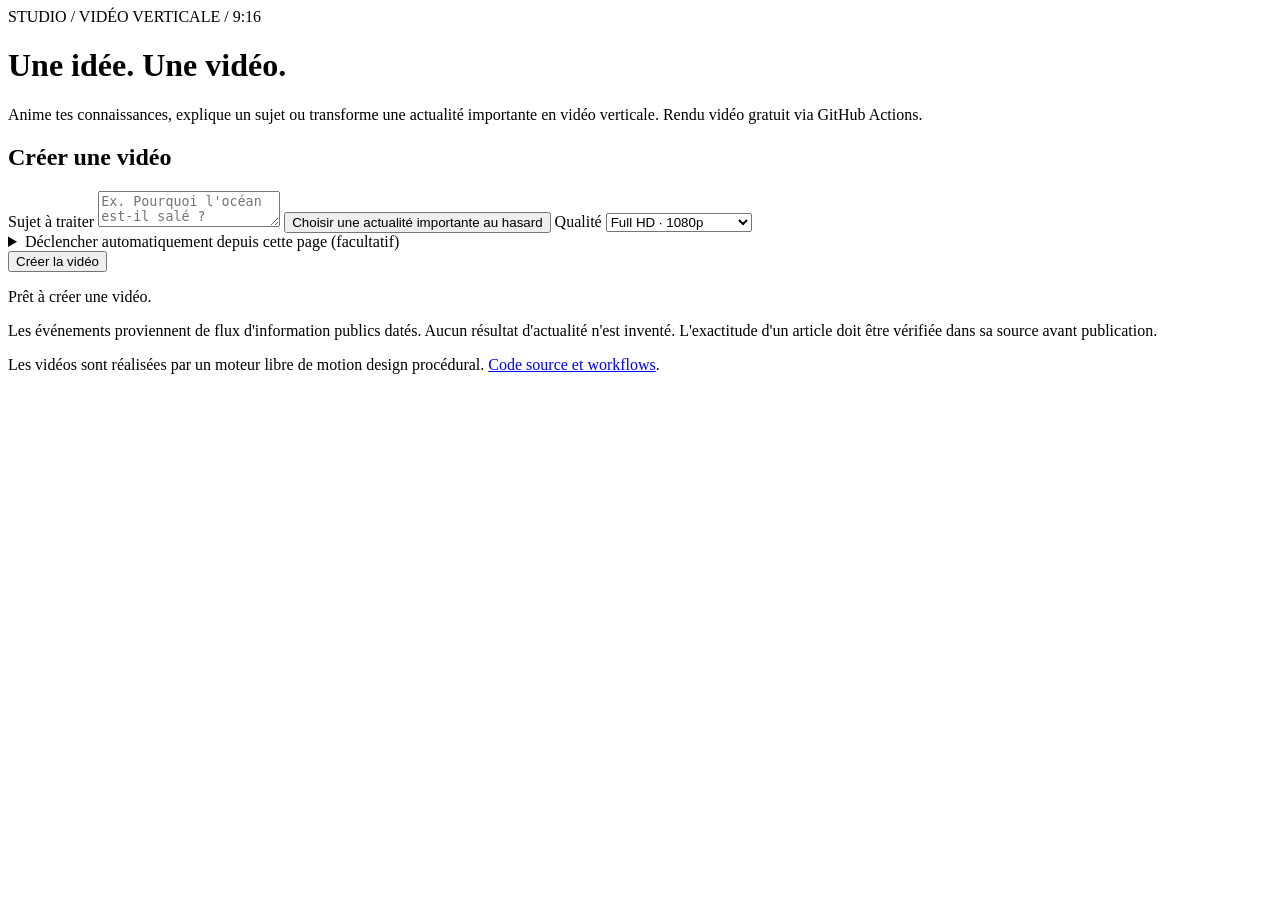
==== hf_space/index.html @ e8279753 "Create Hugging Face static Space hf_space/index.html" ====
<!doctype html>
<html lang="fr">
<head>
<meta charset="utf-8">
<meta name="viewport" content="width=device-width,initial-scale=1,viewport-fit=cover">
<meta name="theme-color" content="#100b1f">
<meta name="description" content="Crée des vidéos scientifiques et d'actualité au format 9:16, avec des sources vérifiables et le rendu GitHub Actions.">
<title>Vertical Science Studio — 9:16</title>
<link rel="stylesheet" href="./style.css">
<script src="./app.js" defer></script>
</head>
<body>
<main>
  <header>
    <div class="eyebrow">STUDIO / VIDÉO VERTICALE / 9:16</div>
    <h1>Une idée. Une vidéo.</h1>
    <p>Anime tes connaissances, explique un sujet ou transforme une actualité importante en vidéo verticale. Rendu vidéo gratuit via GitHub Actions.</p>
  </header>
  <section class="panel" aria-labelledby="create-heading">
    <h2 id="create-heading">Créer une vidéo</h2>
    <label for="topic">Sujet à traiter</label>
    <textarea id="topic" maxlength="500" placeholder="Ex. Pourquoi l'océan est-il salé ?"></textarea>
    <button type="button" id="random" class="secondary">Choisir une actualité importante au hasard</button>
    <div id="article" class="source" hidden></div>
    <label for="quality">Qualité</label>
    <select id="quality">
      <option value="preview">Aperçu rapide · 540p</option>
      <option value="720p">HD · 720p</option>
      <option value="1080p" selected>Full HD · 1080p</option>
    </select>
    <details>
      <summary>Déclencher automatiquement depuis cette page (facultatif)</summary>
      <p>Cette option demande un jeton GitHub à permissions minimales : <strong>Actions : lecture et écriture</strong>, uniquement pour le dépôt <code>Production-vid-o-verticale-</code>. Il n'est pas enregistré ni envoyé au Space.</p>
      <label for="token">Jeton GitHub (gardé uniquement dans cet onglet)</label>
      <input id="token" type="password" autocomplete="off" spellcheck="false" placeholder="github_pat_…">
    </details>
    <button type="button" id="create" class="primary">Créer la vidéo</button>
    <p id="status" role="status" aria-live="polite">Prêt à créer une vidéo.</p>
    <section id="manual" hidden>
      <h3>Lancement sans jeton</h3>
      <p id="manual-help"></p>
      <div class="actions">
        <button type="button" id="copy" class="secondary">Copier la valeur</button>
        <a class="link-button" id="workflow" href="https://github.com/dbrckk/Production-vid-o-verticale-/actions/workflows/render.yml" target="_blank" rel="noopener noreferrer">Ouvrir GitHub Actions</a>
      </div>
      <small>Dans « Run workflow », colle la valeur indiquée, choisis la qualité et lance l'exécution. Le MP4 sera dans les artefacts de l'exécution.</small>
    </section>
    <section id="launched" hidden>
      <h3>Rendu demandé sur GitHub</h3>
      <p>La génération s'exécute dans GitHub Actions. Récupère le MP4 dans les artefacts de l'exécution.</p>
      <a href="https://github.com/dbrckk/Production-vid-o-verticale-/actions/workflows/render.yml" target="_blank" rel="noopener noreferrer">Voir les rendus et télécharger le MP4</a>
    </section>
  </section>
  <footer>
    <p>Les événements proviennent de flux d'information publics datés. Aucun résultat d'actualité n'est inventé. L'exactitude d'un article doit être vérifiée dans sa source avant publication.</p>
    <p>Les vidéos sont réalisées par un moteur libre de motion design procédural. <a href="https://github.com/dbrckk/Production-vid-o-verticale-" target="_blank" rel="noopener noreferrer">Code source et workflows</a>.</p>
  </footer>
</main>
</body>
</html>
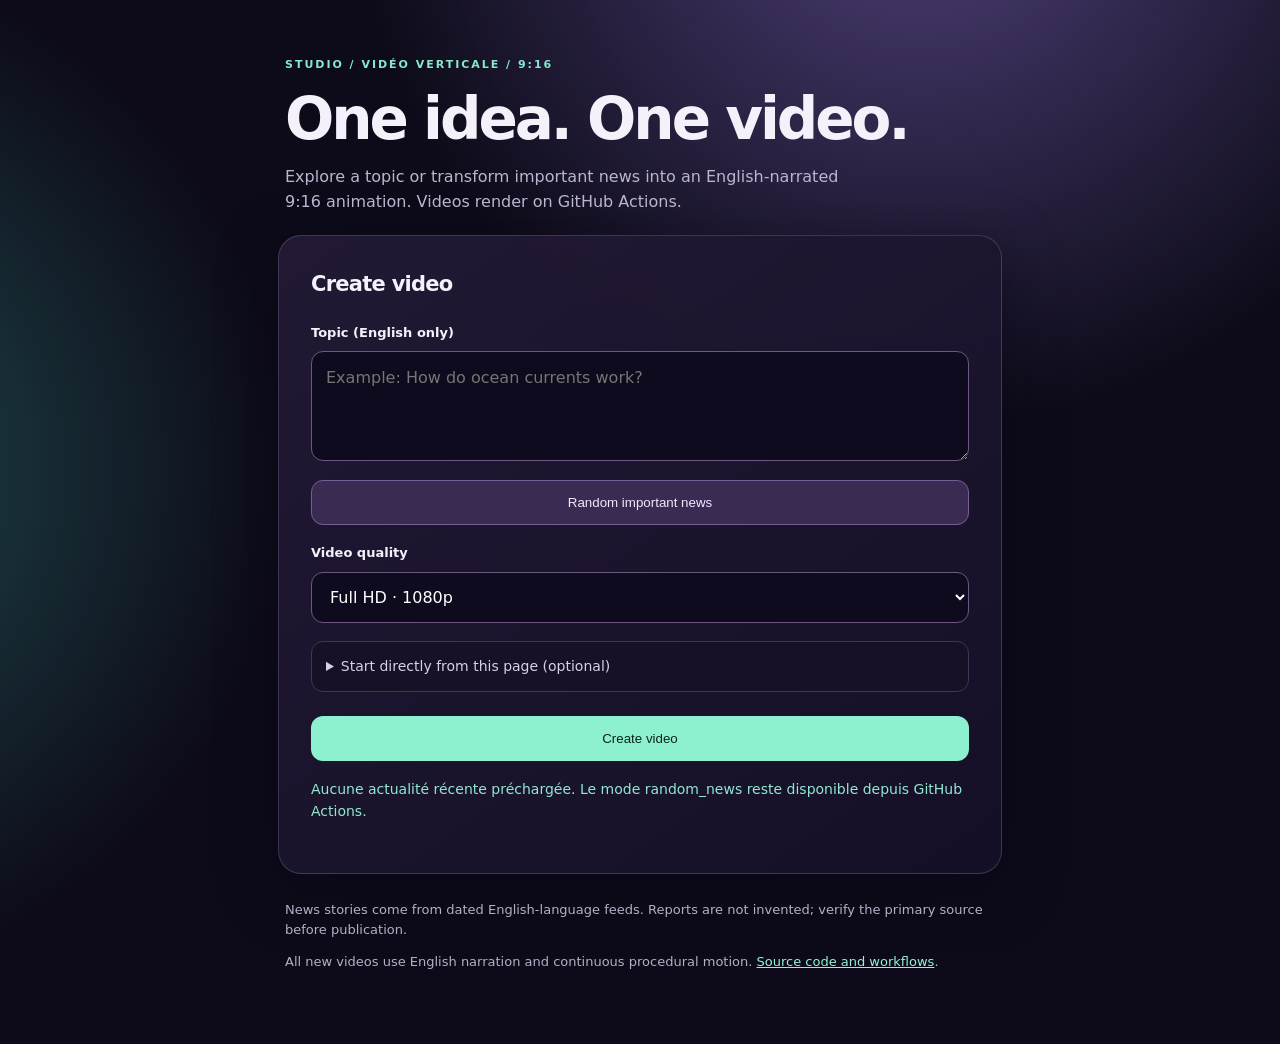
==== commit 231593d2: "Align optional static Hugging Face interface with English-only voice and motion video standard" ====
--- a/hf_space/index.html
+++ b/hf_space/index.html
@@ -1,5 +1,5 @@
 <!doctype html>
-<html lang="fr">
+<html lang="en">
 <head>
 <meta charset="utf-8">
 <meta name="viewport" content="width=device-width,initial-scale=1,viewport-fit=cover">
@@ -13,47 +13,47 @@
 <main>
   <header>
     <div class="eyebrow">STUDIO / VIDÉO VERTICALE / 9:16</div>
-    <h1>Une idée. Une vidéo.</h1>
-    <p>Anime tes connaissances, explique un sujet ou transforme une actualité importante en vidéo verticale. Rendu vidéo gratuit via GitHub Actions.</p>
+    <h1>One idea. One video.</h1>
+    <p>Explore a topic or transform important news into an English-narrated 9:16 animation. Videos render on GitHub Actions.</p>
   </header>
   <section class="panel" aria-labelledby="create-heading">
-    <h2 id="create-heading">Créer une vidéo</h2>
-    <label for="topic">Sujet à traiter</label>
-    <textarea id="topic" maxlength="500" placeholder="Ex. Pourquoi l'océan est-il salé ?"></textarea>
-    <button type="button" id="random" class="secondary">Choisir une actualité importante au hasard</button>
+    <h2 id="create-heading">Create video</h2>
+    <label for="topic">Topic (English only)</label>
+    <textarea id="topic" maxlength="500" placeholder="Example: How do ocean currents work?"></textarea>
+    <button type="button" id="random" class="secondary">Random important news</button>
     <div id="article" class="source" hidden></div>
-    <label for="quality">Qualité</label>
+    <label for="quality">Video quality</label>
     <select id="quality">
-      <option value="preview">Aperçu rapide · 540p</option>
+      <option value="preview">Preview · 540p</option>
       <option value="720p">HD · 720p</option>
       <option value="1080p" selected>Full HD · 1080p</option>
     </select>
     <details>
-      <summary>Déclencher automatiquement depuis cette page (facultatif)</summary>
-      <p>Cette option demande un jeton GitHub à permissions minimales : <strong>Actions : lecture et écriture</strong>, uniquement pour le dépôt <code>Production-vid-o-verticale-</code>. Il n'est pas enregistré ni envoyé au Space.</p>
-      <label for="token">Jeton GitHub (gardé uniquement dans cet onglet)</label>
+      <summary>Start directly from this page (optional)</summary>
+      <p>This requires a limited-scope GitHub access token: <strong>Actions : lecture et écriture</strong>, only for the repository <code>Production-vid-o-verticale-</code>. The token is never stored or sent to this Space.</p>
+      <label for="token">GitHub access token (held only in this tab)</label>
       <input id="token" type="password" autocomplete="off" spellcheck="false" placeholder="github_pat_…">
     </details>
-    <button type="button" id="create" class="primary">Créer la vidéo</button>
-    <p id="status" role="status" aria-live="polite">Prêt à créer une vidéo.</p>
+    <button type="button" id="create" class="primary">Create video</button>
+    <p id="status" role="status" aria-live="polite">Ready to create an English-narrated video.</p>
     <section id="manual" hidden>
-      <h3>Lancement sans jeton</h3>
+      <h3>Launch without a token</h3>
       <p id="manual-help"></p>
       <div class="actions">
-        <button type="button" id="copy" class="secondary">Copier la valeur</button>
-        <a class="link-button" id="workflow" href="https://github.com/dbrckk/Production-vid-o-verticale-/actions/workflows/render.yml" target="_blank" rel="noopener noreferrer">Ouvrir GitHub Actions</a>
+        <button type="button" id="copy" class="secondary">Copy value</button>
+        <a class="link-button" id="workflow" href="https://github.com/dbrckk/Production-vid-o-verticale-/actions/workflows/render.yml" target="_blank" rel="noopener noreferrer">Open GitHub Actions</a>
       </div>
-      <small>Dans « Run workflow », colle la valeur indiquée, choisis la qualité et lance l'exécution. Le MP4 sera dans les artefacts de l'exécution.</small>
+      <small>In Run workflow, paste the specified value, choose quality, and start. Download the MP4 from the run artifacts.</small>
     </section>
     <section id="launched" hidden>
-      <h3>Rendu demandé sur GitHub</h3>
-      <p>La génération s'exécute dans GitHub Actions. Récupère le MP4 dans les artefacts de l'exécution.</p>
-      <a href="https://github.com/dbrckk/Production-vid-o-verticale-/actions/workflows/render.yml" target="_blank" rel="noopener noreferrer">Voir les rendus et télécharger le MP4</a>
+      <h3>Video requested on GitHub</h3>
+      <p>Rendering runs in GitHub Actions. Download your narrated MP4 from the completed run artifacts.</p>
+      <a href="https://github.com/dbrckk/Production-vid-o-verticale-/actions/workflows/render.yml" target="_blank" rel="noopener noreferrer">View runs and download MP4</a>
     </section>
   </section>
   <footer>
-    <p>Les événements proviennent de flux d'information publics datés. Aucun résultat d'actualité n'est inventé. L'exactitude d'un article doit être vérifiée dans sa source avant publication.</p>
-    <p>Les vidéos sont réalisées par un moteur libre de motion design procédural. <a href="https://github.com/dbrckk/Production-vid-o-verticale-" target="_blank" rel="noopener noreferrer">Code source et workflows</a>.</p>
+    <p>News stories come from dated English-language feeds. Reports are not invented; verify the primary source before publication.</p>
+    <p>All new videos use English narration and continuous procedural motion. <a href="https://github.com/dbrckk/Production-vid-o-verticale-" target="_blank" rel="noopener noreferrer">Source code and workflows</a>.</p>
   </footer>
 </main>
 </body>
--- a/hf_space/style.css
+++ b/hf_space/style.css
@@ -0,0 +1,74 @@
+:root {
+  color-scheme: dark;
+  font: 16px/1.55 system-ui, -apple-system, BlinkMacSystemFont, "Segoe UI", sans-serif;
+  background: #0d0b19;
+  color: #f4f1fb;
+}
+* { box-sizing: border-box; }
+html { scroll-behavior: smooth; }
+body {
+  margin: 0; min-height: 100vh;
+  background: radial-gradient(circle at 72% -14%, #51417a 0, transparent 38%),
+              radial-gradient(circle at -18% 45%, #214d50 0, transparent 32%), #0d0b19;
+}
+main { width: min(760px, 100%); margin: auto; padding: 38px 18px 60px; }
+header { padding: 18px 7px 20px; }
+.eyebrow {
+  color: #88e8cc; font-size: 11px; letter-spacing: .18em;
+  font-weight: 800; text-transform: uppercase;
+}
+h1 { font-size: clamp(32px, 7vw, 58px); line-height: 1.04; letter-spacing: -.052em; margin: 16px 0; }
+h2 { font-size: 21px; letter-spacing: -.035em; margin: 0 0 22px; }
+h3 { font-size: 17px; margin: 0 0 5px; }
+header p { max-width: 570px; color: #bcb5d0; margin: 0; }
+.panel {
+  border: 1px solid rgba(179, 163, 213, .24);
+  border-radius: 23px; padding: clamp(20px, 5vw, 32px);
+  background: linear-gradient(145deg, #241a36ef, #151027f5);
+  box-shadow: 0 16px 55px #08071390;
+}
+label { font-weight: 720; font-size: 13px; margin: 18px 0 8px; display: block; }
+textarea, input, select {
+  color: #fff; background: #0f0b1e; border: 1px solid #6c5880;
+  border-radius: 12px; padding: 14px; width: 100%; font: inherit; outline: none;
+}
+textarea { min-height: 110px; resize: vertical; }
+textarea:focus-visible, select:focus-visible, input:focus-visible, button:focus-visible, a:focus-visible {
+  outline: 2px solid #9cffde; outline-offset: 2px;
+}
+button, .link-button {
+  cursor: pointer; display: inline-flex; align-items: center; justify-content: center;
+  text-align: center; text-decoration: none; font: 750 15px/1.3 inherit;
+  padding: 14px 18px; border-radius: 12px; border: 1px solid transparent;
+}
+button:disabled { opacity: .54; cursor: progress; }
+button.primary { display: flex; margin-top: 24px; width: 100%; color: #10231b; background: #8df1cf; }
+button.primary:hover { background: #b4ffe3; }
+button.secondary, .link-button {
+  color: #f3e8ff; background: #392b51; border-color: #765f94;
+}
+button.secondary:hover, .link-button:hover { background: #50406c; }
+#random { width: 100%; margin: 12px 0 0; }
+.source {
+  padding: 14px; background: #153232; border: 1px solid #3c7772;
+  border-radius: 12px; font-size: 13px; color: #d1f9ef; margin-top: 14px;
+  overflow-wrap: anywhere;
+}
+details { border: 1px solid #3f3555; background: #161124; padding: 14px; border-radius: 12px; margin-top: 18px; }
+details p, small { color: #beb9d0; font-size: 13px; }
+summary { cursor: pointer; color: #dacfea; font-size: 14px; }
+#status { margin: 18px 0; color: #91e8d1; font-size: 14px; }
+#status.error { color: #ffd39a; }
+#manual, #launched {
+  margin-top: 20px; padding: 18px; border: 1px solid #5c5074;
+  border-radius: 15px; background: #1b1830;
+}
+.actions { display: flex; gap: 12px; flex-wrap: wrap; margin: 16px 0 12px; }
+.actions > * { flex: 1; min-width: 180px; }
+a { color: #96f2d6; }
+footer { padding: 26px 7px 0; color: #b6aec8; font-size: 13px; }
+footer p { margin: 0 0 12px; }
+code { overflow-wrap: anywhere; }
+@media (prefers-reduced-motion: reduce) {
+  *, *::before, *::after { animation: none !important; transition: none !important; }
+}
